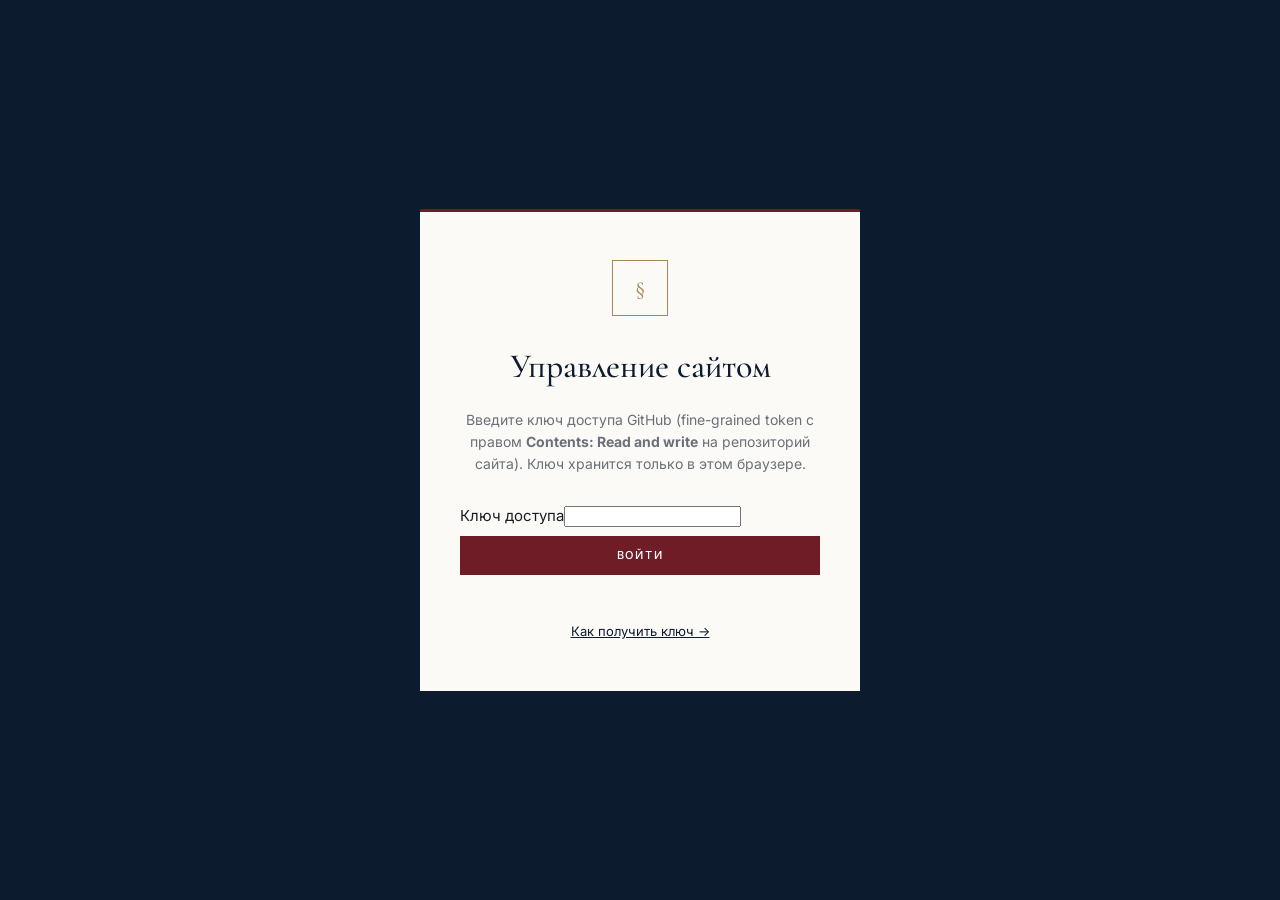
==== admin/index.html @ c6e3b571 "Сайт юриста Скоркина И. В. и админ-панель Co-Authored-By: Claude Opus 5.5 <noreply@anthropic.com> Cl" ====
<!doctype html>
<html lang="ru">
<head>
  <meta charset="utf-8">
  <meta name="viewport" content="width=device-width, initial-scale=1">
  <meta name="robots" content="noindex, nofollow">
  <title>Управление сайтом</title>
  <link rel="preconnect" href="https://fonts.googleapis.com">
  <link rel="preconnect" href="https://fonts.gstatic.com" crossorigin>
  <link href="https://fonts.googleapis.com/css2?family=Cormorant+Garamond:wght@500&family=Inter:wght@300;400;500;600&display=swap" rel="stylesheet">
  <link rel="stylesheet" href="admin.css">
</head>
<body>
  <!-- Вход -->
  <section class="login" id="login">
    <div class="login__card">
      <div class="mono">§</div>
      <h1>Управление сайтом</h1>
      <p class="muted">Введите ключ доступа GitHub (fine-grained token с правом <b>Contents: Read and write</b> на репозиторий сайта). Ключ хранится только в этом браузере.</p>
      <form id="login-form">
        <label><span>Ключ доступа</span><input type="password" id="token" autocomplete="current-password" required></label>
        <button class="btn btn--primary" type="submit">Войти</button>
      </form>
      <p class="error" id="login-error"></p>
      <a href="https://github.com/settings/personal-access-tokens/new" target="_blank" rel="noopener" class="small">Как получить ключ →</a>
    </div>
  </section>

  <!-- Панель -->
  <div class="app" id="app" hidden>
    <aside class="side">
      <div class="side__brand"><div class="mono mono--sm">§</div><span>Админ-панель</span></div>
      <nav class="side__nav" id="side-nav"></nav>
      <div class="side__foot">
        <a href="../" target="_blank" rel="noopener">Открыть сайт ↗</a>
        <button class="linkbtn" id="logout">Выйти</button>
      </div>
    </aside>
    <main class="main">
      <header class="bar">
        <div>
          <h2 id="section-title">Контент</h2>
          <p class="muted small" id="status">Загрузка…</p>
        </div>
        <div class="bar__actions">
          <button class="btn btn--ghost" id="download">Скачать JSON</button>
          <button class="btn btn--primary" id="save" disabled>Опубликовать</button>
        </div>
      </header>
      <div class="editor" id="editor"></div>
    </main>
  </div>

  <div class="toast" id="toast"></div>

  <script src="config.js"></script>
  <script src="admin.js"></script>
</body>
</html>
---- admin/admin.css ----
:root {
  --navy: #0d1b2e;
  --oxblood: #6e1c26;
  --brass: #a8895a;
  --ivory: #f6f2ea;
  --paper: #fbfaf7;
  --ink: #1a1d23;
  --muted: #6b6f78;
  --line: #e2dccf;
  --bad: #a3242f;
}
* { box-sizing: border-box; }
body { margin: 0; background: var(--paper); color: var(--ink); font: 400 15px/1.6 Inter, system-ui, sans-serif; }
[hidden] { display: none !important; }
.muted { color: var(--muted); }
.small { font-size: 13px; }
h1, h2, h3 { font-family: "Cormorant Garamond", serif; font-weight: 500; margin: 0; color: var(--navy); }

.mono {
  width: 56px; height: 56px; display: grid; place-items: center; margin: 0 auto 24px;
  border: 1px solid var(--brass); color: var(--brass); font: 500 22px/1 "Cormorant Garamond", serif;
}
.mono--sm { width: 38px; height: 38px; font-size: 16px; margin: 0; }

.btn {
  display: inline-flex; align-items: center; justify-content: center; gap: 8px;
  padding: 13px 24px; border: 1px solid transparent; cursor: pointer;
  font: 500 11px/1 Inter, sans-serif; letter-spacing: .16em; text-transform: uppercase;
  background: none; transition: background .2s, color .2s, opacity .2s;
}
.btn--primary { background: var(--oxblood); color: #fff; }
.btn--primary:hover { background: var(--navy); }
.btn--primary:disabled { opacity: .4; cursor: default; background: var(--oxblood); }
.btn--ghost { border-color: var(--navy); color: var(--navy); }
.btn--ghost:hover { background: var(--navy); color: #fff; }
.btn--small { padding: 9px 14px; border-color: var(--line); color: var(--navy); }
.btn--small:hover { border-color: var(--navy); }
.btn input[type=file] { display: none; }
.linkbtn { background: none; border: 0; color: rgba(255,255,255,.6); cursor: pointer; padding: 0; font: inherit; text-align: left; }
.linkbtn:hover { color: #fff; }

/* Вход */
.login { min-height: 100vh; display: grid; place-items: center; background: var(--navy); padding: 16px; }
.login__card { background: var(--paper); width: 100%; max-width: 440px; padding: 48px 40px; text-align: center; border-top: 3px solid var(--oxblood); }
.login__card h1 { font-size: 34px; margin-bottom: 14px; }
.login__card p { font-size: 14px; }
.login__card form { margin: 28px 0 16px; text-align: left; }
.login__card .btn { width: 100%; margin-top: 8px; }
.login__card a { color: var(--navy); }
.error { color: var(--bad); font-size: 13px; min-height: 1em; }

/* Поля */
.field { display: block; margin-bottom: 20px; }
.field > span { display: block; font-size: 11px; letter-spacing: .14em; text-transform: uppercase; color: var(--muted); margin-bottom: 6px; }
.field input, .field textarea {
  width: 100%; padding: 11px 14px; border: 1px solid var(--line); background: #fff;
  font: 400 15px/1.5 Inter, sans-serif; color: var(--ink); outline: none; resize: vertical;
}
.field input:focus, .field textarea:focus { border-color: var(--navy); }

/* Панель */
.app { display: grid; grid-template-columns: 250px 1fr; min-height: 100vh; }
.side { background: var(--navy); color: #fff; display: flex; flex-direction: column; padding: 24px 0; position: sticky; top: 0; height: 100vh; }
.side__brand { display: flex; align-items: center; gap: 12px; padding: 0 24px 24px; border-bottom: 1px solid rgba(255,255,255,.1); font-size: 12px; letter-spacing: .14em; text-transform: uppercase; }
.side__nav { display: flex; flex-direction: column; padding: 16px 0; overflow-y: auto; flex: 1; }
.side__link { background: none; border: 0; border-left: 2px solid transparent; color: rgba(255,255,255,.7); text-align: left; padding: 11px 22px; font: 400 14px/1.3 Inter, sans-serif; cursor: pointer; }
.side__link:hover { color: #fff; background: rgba(255,255,255,.04); }
.side__link.is-active { color: #fff; border-left-color: var(--brass); background: rgba(255,255,255,.06); }
.side__foot { display: flex; flex-direction: column; gap: 10px; padding: 20px 24px 0; border-top: 1px solid rgba(255,255,255,.1); font-size: 13px; }
.side__foot a { color: var(--brass); text-decoration: none; }

.main { min-width: 0; }
.bar {
  position: sticky; top: 0; z-index: 5; background: rgba(251,250,247,.95); backdrop-filter: blur(6px);
  display: flex; justify-content: space-between; align-items: center; gap: 16px; flex-wrap: wrap;
  padding: 22px 40px; border-bottom: 1px solid var(--line);
}
.bar h2 { font-size: 30px; }
.bar p { margin: 2px 0 0; }
.bar__actions { display: flex; gap: 10px; }
.editor { padding: 32px 40px 80px; max-width: 900px; }

.group--root { background: #fff; border: 1px solid var(--line); padding: 28px; }
.group--root > .list { margin: 8px -28px -28px; padding: 24px 28px 28px; border-top: 1px solid var(--line); background: var(--paper); }
.group--root > .list:first-child { margin-top: -28px; border-top: 0; }
.list { margin-bottom: 20px; }
.list__head { display: flex; justify-content: space-between; align-items: center; margin-bottom: 14px; }
.list__head h3 { font-size: 22px; }
.card { background: #fff; border: 1px solid var(--line); border-left: 2px solid var(--brass); padding: 16px 20px 2px; margin-bottom: 12px; }
.card__tools { display: flex; align-items: center; gap: 4px; margin-bottom: 12px; }
.card__num { font: 500 18px/1 "Cormorant Garamond", serif; color: var(--brass); margin-right: auto; }
.icon { width: 30px; height: 30px; border: 1px solid var(--line); background: #fff; cursor: pointer; color: var(--navy); }
.icon:hover { border-color: var(--navy); }
.icon--bad:hover { border-color: var(--bad); color: var(--bad); }

.photo__row { display: flex; gap: 20px; align-items: center; flex-wrap: wrap; }
.photo__img { width: 120px; height: 150px; object-fit: cover; background: var(--ivory); border: 1px solid var(--line); }
.photo p { max-width: 280px; margin: 10px 0 0; }

.toast {
  position: fixed; left: 50%; bottom: 24px; transform: translate(-50%, 20px); opacity: 0; pointer-events: none;
  background: var(--navy); color: #fff; padding: 14px 22px; font-size: 14px; transition: .3s; max-width: calc(100% - 32px);
}
.toast.is-on { opacity: 1; transform: translate(-50%, 0); }
.toast--bad { background: var(--bad); }

@media (max-width: 820px) {
  .app { grid-template-columns: 1fr; }
  .side { position: static; height: auto; padding: 16px 0 0; }
  .side__nav { flex-direction: row; overflow-x: auto; padding: 8px 0; }
  .side__link { border-left: 0; border-bottom: 2px solid transparent; white-space: nowrap; padding: 10px 14px; }
  .side__link.is-active { border-bottom-color: var(--brass); }
  .side__foot { flex-direction: row; justify-content: space-between; padding: 12px 16px; }
  .side__brand { padding: 0 16px 16px; }
  .bar { padding: 16px; }
  .editor { padding: 20px 16px 60px; }
  .group--root { padding: 18px; }
  .group--root > .list { margin: 8px -18px -18px; padding: 18px; }
  .group--root > .list:first-child { margin-top: -18px; }
}
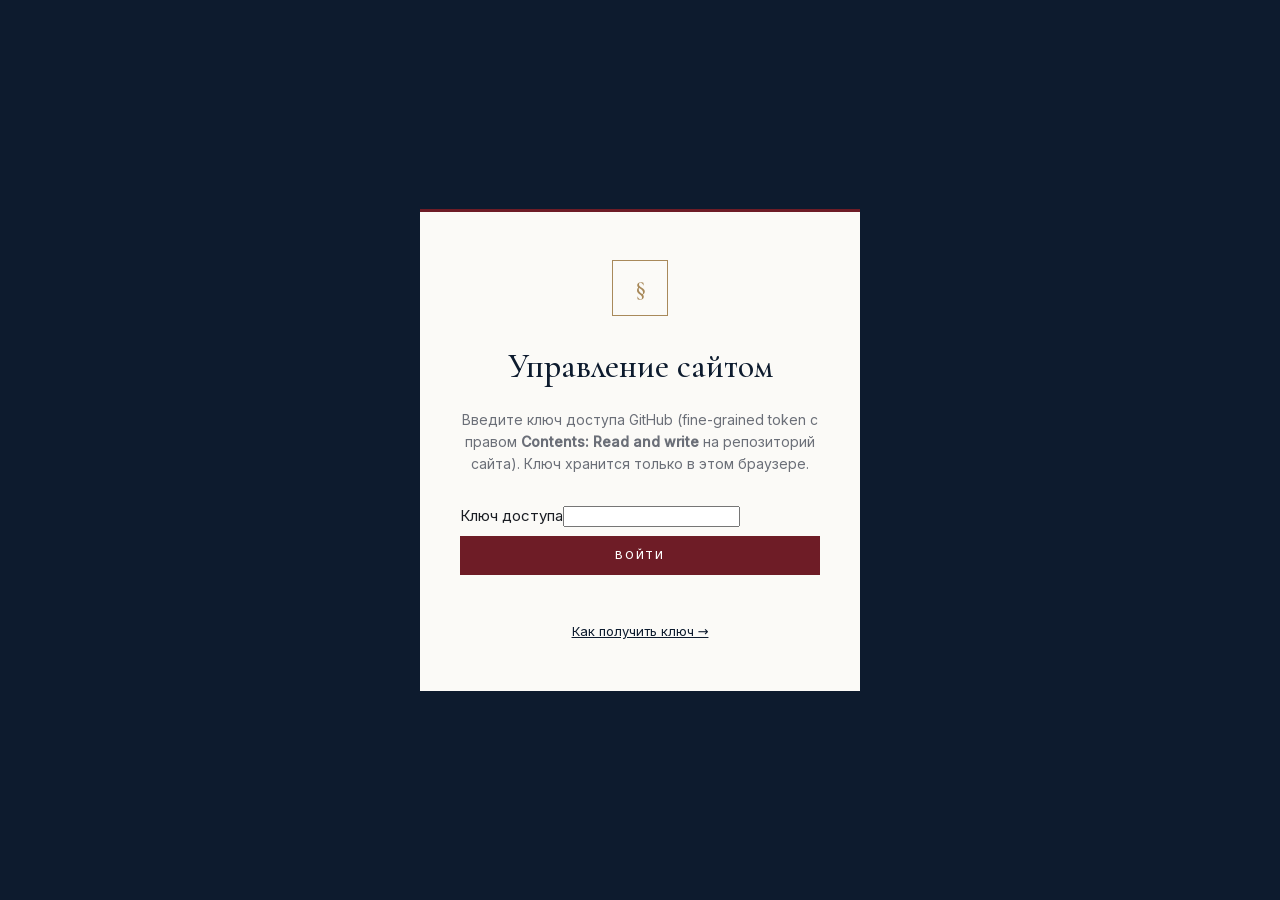
==== commit 8218fb78: "Контакты, убрать форму заявки, шрифты хранить на сайте - телефон и email юриста - вместо формы — кар" ====
--- a/admin/index.html
+++ b/admin/index.html
@@ -5,9 +5,7 @@
   <meta name="viewport" content="width=device-width, initial-scale=1">
   <meta name="robots" content="noindex, nofollow">
   <title>Управление сайтом</title>
-  <link rel="preconnect" href="https://fonts.googleapis.com">
-  <link rel="preconnect" href="https://fonts.gstatic.com" crossorigin>
-  <link href="https://fonts.googleapis.com/css2?family=Cormorant+Garamond:wght@500&family=Inter:wght@300;400;500;600&display=swap" rel="stylesheet">
+  <link rel="stylesheet" href="../assets/fonts/fonts.css">
   <link rel="stylesheet" href="admin.css">
 </head>
 <body>
--- a/assets/fonts/fonts.css
+++ b/assets/fonts/fonts.css
@@ -0,0 +1,127 @@
+/* Шрифты хранятся на сайте: посетитель не обращается к серверам Google */
+/* cyrillic */
+@font-face {
+  font-family: 'Cormorant Garamond';
+  font-style: italic;
+  font-weight: 400;
+  font-display: swap;
+  src: url(cormorant-italic-cyrillic-bd3fa9.woff2) format('woff2');
+  unicode-range: U+0301, U+0400-045F, U+0490-0491, U+04B0-04B1, U+2116;
+}
+/* latin */
+@font-face {
+  font-family: 'Cormorant Garamond';
+  font-style: italic;
+  font-weight: 400;
+  font-display: swap;
+  src: url(cormorant-italic-latin-fe99e3.woff2) format('woff2');
+  unicode-range: U+0000-00FF, U+0131, U+0152-0153, U+02BB-02BC, U+02C6, U+02DA, U+02DC, U+0304, U+0308, U+0329, U+2000-206F, U+20AC, U+2122, U+2191, U+2193, U+2212, U+2215, U+FEFF, U+FFFD;
+}
+/* cyrillic */
+@font-face {
+  font-family: 'Cormorant Garamond';
+  font-style: italic;
+  font-weight: 500;
+  font-display: swap;
+  src: url(cormorant-italic-cyrillic-bd3fa9.woff2) format('woff2');
+  unicode-range: U+0301, U+0400-045F, U+0490-0491, U+04B0-04B1, U+2116;
+}
+/* latin */
+@font-face {
+  font-family: 'Cormorant Garamond';
+  font-style: italic;
+  font-weight: 500;
+  font-display: swap;
+  src: url(cormorant-italic-latin-fe99e3.woff2) format('woff2');
+  unicode-range: U+0000-00FF, U+0131, U+0152-0153, U+02BB-02BC, U+02C6, U+02DA, U+02DC, U+0304, U+0308, U+0329, U+2000-206F, U+20AC, U+2122, U+2191, U+2193, U+2212, U+2215, U+FEFF, U+FFFD;
+}
+/* cyrillic */
+@font-face {
+  font-family: 'Cormorant Garamond';
+  font-style: normal;
+  font-weight: 400;
+  font-display: swap;
+  src: url(cormorant-normal-cyrillic-44d82a.woff2) format('woff2');
+  unicode-range: U+0301, U+0400-045F, U+0490-0491, U+04B0-04B1, U+2116;
+}
+/* latin */
+@font-face {
+  font-family: 'Cormorant Garamond';
+  font-style: normal;
+  font-weight: 400;
+  font-display: swap;
+  src: url(cormorant-normal-latin-e99b45.woff2) format('woff2');
+  unicode-range: U+0000-00FF, U+0131, U+0152-0153, U+02BB-02BC, U+02C6, U+02DA, U+02DC, U+0304, U+0308, U+0329, U+2000-206F, U+20AC, U+2122, U+2191, U+2193, U+2212, U+2215, U+FEFF, U+FFFD;
+}
+/* cyrillic */
+@font-face {
+  font-family: 'Cormorant Garamond';
+  font-style: normal;
+  font-weight: 500;
+  font-display: swap;
+  src: url(cormorant-normal-cyrillic-44d82a.woff2) format('woff2');
+  unicode-range: U+0301, U+0400-045F, U+0490-0491, U+04B0-04B1, U+2116;
+}
+/* latin */
+@font-face {
+  font-family: 'Cormorant Garamond';
+  font-style: normal;
+  font-weight: 500;
+  font-display: swap;
+  src: url(cormorant-normal-latin-e99b45.woff2) format('woff2');
+  unicode-range: U+0000-00FF, U+0131, U+0152-0153, U+02BB-02BC, U+02C6, U+02DA, U+02DC, U+0304, U+0308, U+0329, U+2000-206F, U+20AC, U+2122, U+2191, U+2193, U+2212, U+2215, U+FEFF, U+FFFD;
+}
+/* cyrillic */
+@font-face {
+  font-family: 'Inter';
+  font-style: normal;
+  font-weight: 300;
+  font-display: swap;
+  src: url(inter-normal-cyrillic-e34c5f.woff2) format('woff2');
+  unicode-range: U+0301, U+0400-045F, U+0490-0491, U+04B0-04B1, U+2116;
+}
+/* latin */
+@font-face {
+  font-family: 'Inter';
+  font-style: normal;
+  font-weight: 300;
+  font-display: swap;
+  src: url(inter-normal-latin-1ab1ad.woff2) format('woff2');
+  unicode-range: U+0000-00FF, U+0131, U+0152-0153, U+02BB-02BC, U+02C6, U+02DA, U+02DC, U+0304, U+0308, U+0329, U+2000-206F, U+20AC, U+2122, U+2191, U+2193, U+2212, U+2215, U+FEFF, U+FFFD;
+}
+/* cyrillic */
+@font-face {
+  font-family: 'Inter';
+  font-style: normal;
+  font-weight: 400;
+  font-display: swap;
+  src: url(inter-normal-cyrillic-e34c5f.woff2) format('woff2');
+  unicode-range: U+0301, U+0400-045F, U+0490-0491, U+04B0-04B1, U+2116;
+}
+/* latin */
+@font-face {
+  font-family: 'Inter';
+  font-style: normal;
+  font-weight: 400;
+  font-display: swap;
+  src: url(inter-normal-latin-1ab1ad.woff2) format('woff2');
+  unicode-range: U+0000-00FF, U+0131, U+0152-0153, U+02BB-02BC, U+02C6, U+02DA, U+02DC, U+0304, U+0308, U+0329, U+2000-206F, U+20AC, U+2122, U+2191, U+2193, U+2212, U+2215, U+FEFF, U+FFFD;
+}
+/* cyrillic */
+@font-face {
+  font-family: 'Inter';
+  font-style: normal;
+  font-weight: 500;
+  font-display: swap;
+  src: url(inter-normal-cyrillic-e34c5f.woff2) format('woff2');
+  unicode-range: U+0301, U+0400-045F, U+0490-0491, U+04B0-04B1, U+2116;
+}
+/* latin */
+@font-face {
+  font-family: 'Inter';
+  font-style: normal;
+  font-weight: 500;
+  font-display: swap;
+  src: url(inter-normal-latin-1ab1ad.woff2) format('woff2');
+  unicode-range: U+0000-00FF, U+0131, U+0152-0153, U+02BB-02BC, U+02C6, U+02DA, U+02DC, U+0304, U+0308, U+0329, U+2000-206F, U+20AC, U+2122, U+2191, U+2193, U+2212, U+2215, U+FEFF, U+FFFD;
+}
